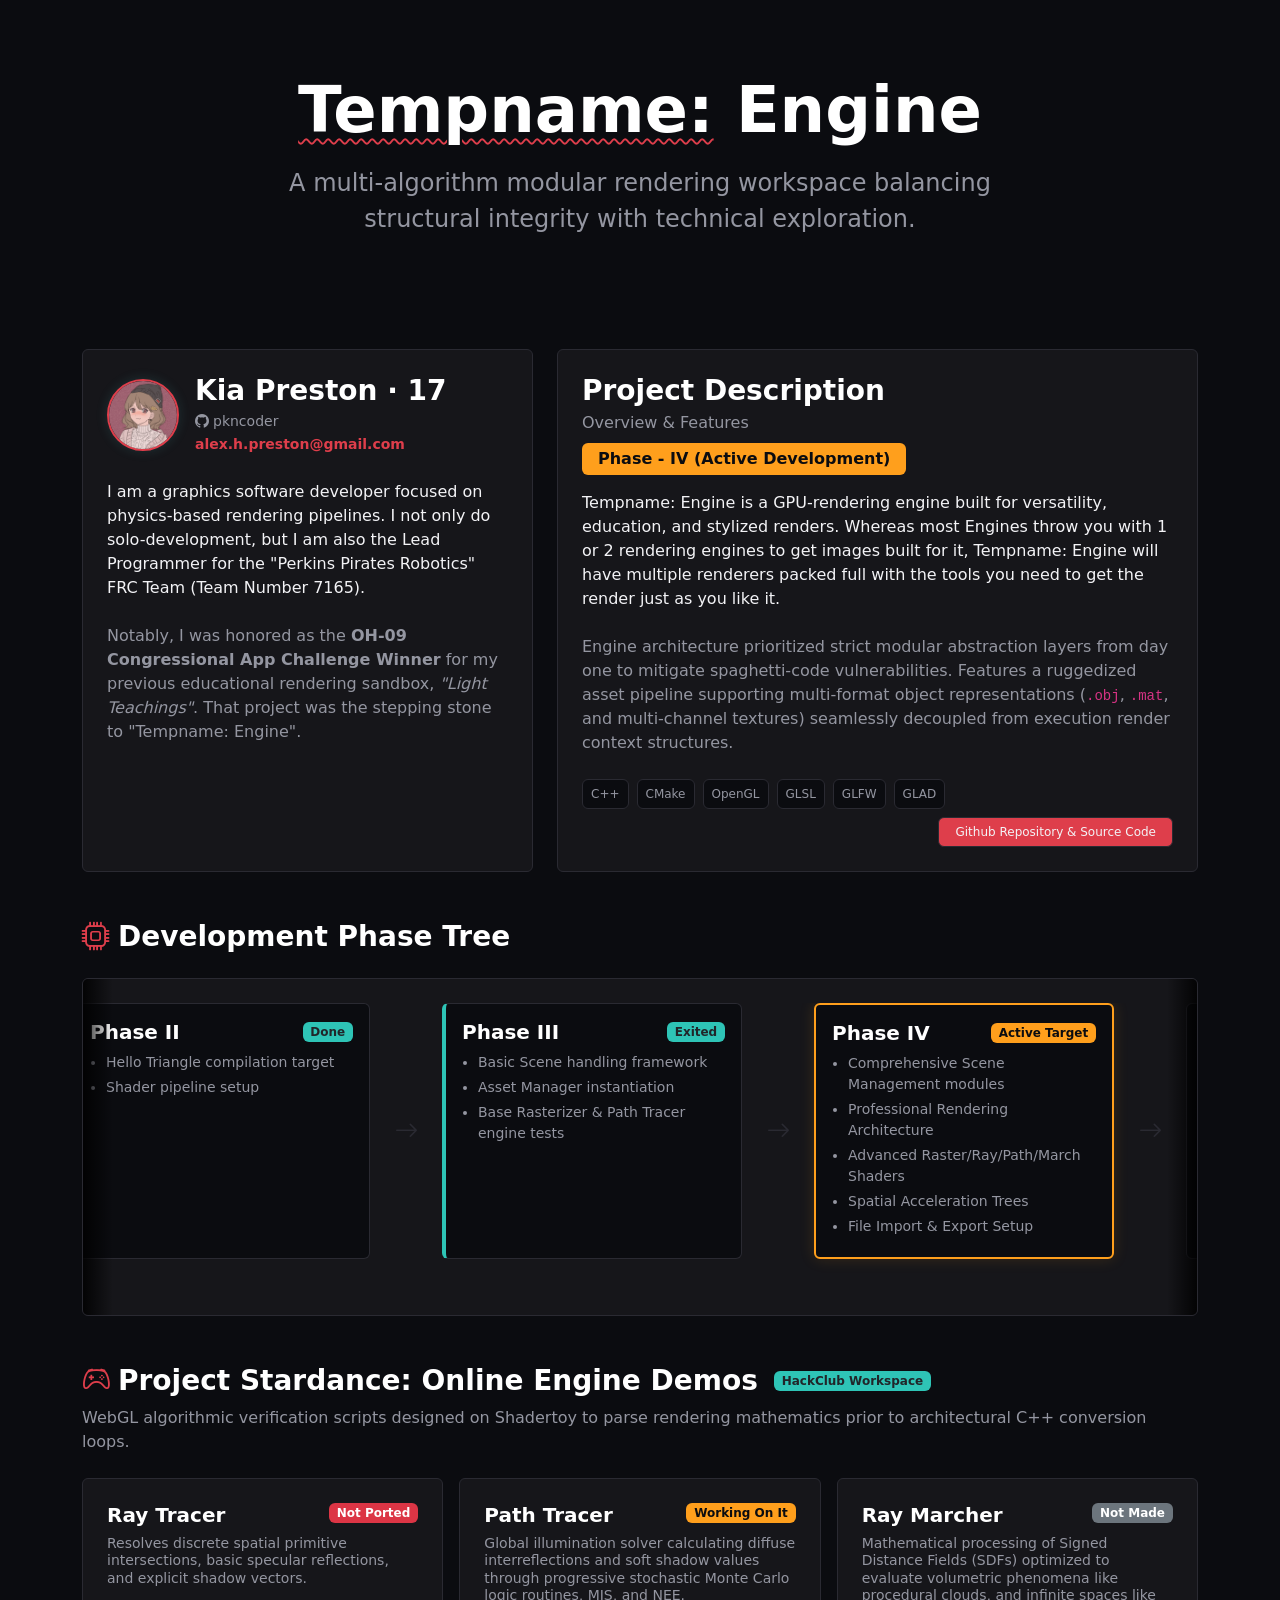
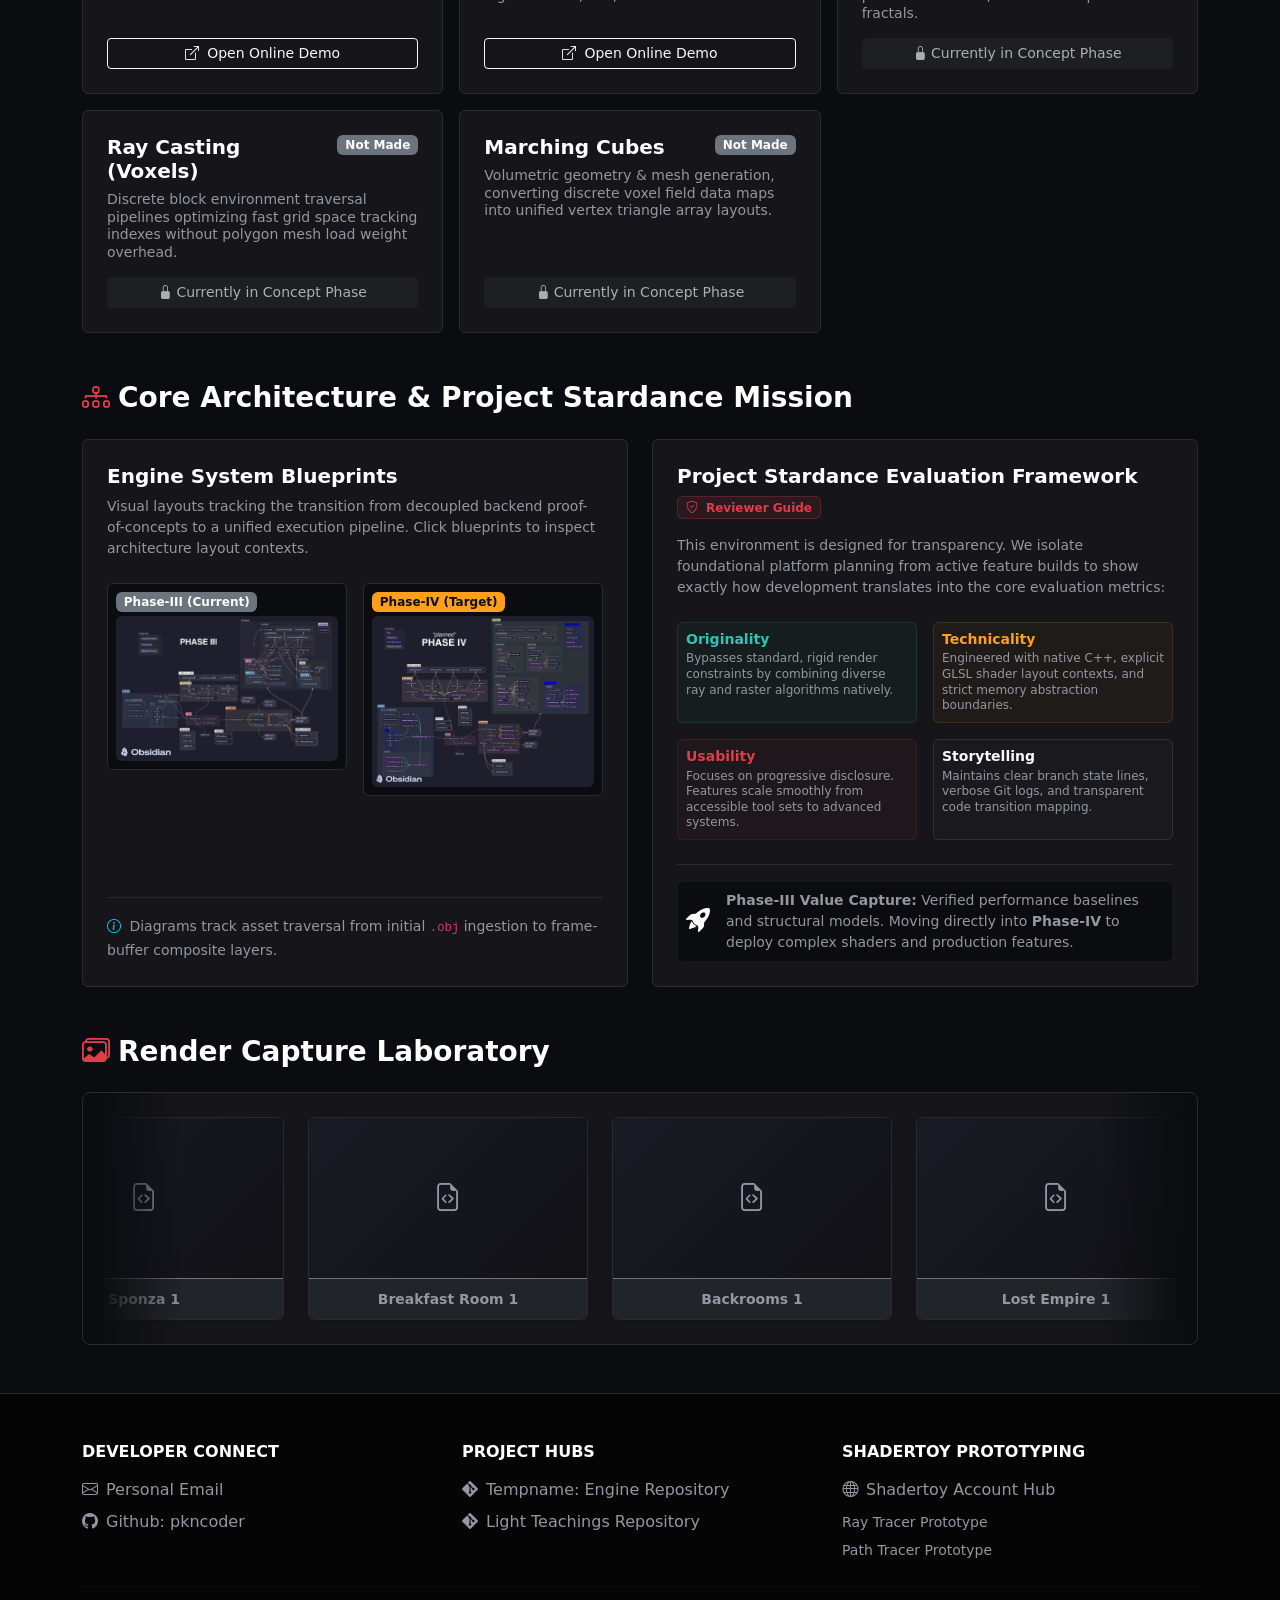
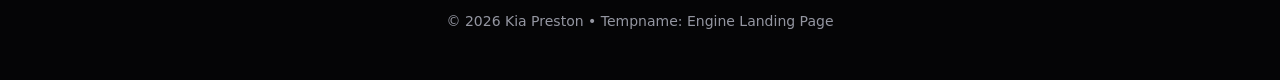
==== landingPage/index.html @ 8e03ccb3 "New landing page programming, need to upload images & do some more tweaks" ====
<!DOCTYPE html>
<html lang="en">
<head>
    <meta charset="UTF-8">
    <meta name="viewport" content="width=device-width, initial-scale=1.0">

    <link href="https://cdn.jsdelivr.net/npm/bootstrap@5.3.2/dist/css/bootstrap.min.css" rel="stylesheet">
    <link rel="stylesheet" href="https://cdn.jsdelivr.net/npm/bootstrap-icons@1.11.1/font/bootstrap-icons.css">

    <script src="https://code.jquery.com/jquery-3.7.1.min.js" integrity="sha256-/JqT3SQfawRcv/BIHPThkBvs0OEvtFFmqPF/lYI/Cxo=" crossorigin="anonymous"></script>
    <link rel="stylesheet" href="./style.css">

    <title>Tempname: Engine</title>
</head>
<body>

    <header class="py-5 text-center container">
        <div class="row py-lg-4">
            <div class="col-lg-8 col-md-10 mx-auto">
                <h1 class="fw-bold display-3 mb-3 text-white">
                    <span class="squiggly-error">Tempname:</span> Engine
                </h1>
                <p class="lead text-secondary-custom fs-4">
                    A multi-algorithm modular rendering workspace balancing structural integrity with technical exploration.
                </p>
            </div>
        </div>
    </header>

    <main class="container my-4">

        <section class="row g-4 mb-5">
            <div class="col-lg-5">
                <div class="card p-4 h-100 justify-content-between">
                    <div>
                        <div class="d-flex align-items-center mb-4">
                            <div class="pfp-container me-3 position-relative">
                                <img src="./assets/pfp.png" alt="Kia Preston Avatar" class="profile-image-frame" onerror="this.onerror=null; this.src='https://api.dicebear.com/7.x/bottts/svg?seed=pkncoder&backgroundColor=1f2833';">
                            </div>
                            <div>
                                <h3 class="mb-1 text-white fw-bold">Kia Preston &middot; 17</h3>
                                <p class="text-secondary-custom mb-0 small">
                                    <a href="https://github.com/pkncoder" class="text-secondary-custom text-decoration-none"><i class="bi bi-github me-1"></i>pkncoder</a>
                                </p>
                                <a href="mailto:alex.h.preston@gmail.com" class="small text-decoration-none fw-semibold brand-red-link">alex.h.preston@gmail.com</a>
                            </div>
                        </div>

                        <p class="text-primary-custom fs-6 lh-base mb-0">
                            I am a graphics software developer focused on physics-based rendering pipelines. I not only do solo-development, but I am also the Lead Programmer for the "Perkins Pirates Robotics" FRC Team (Team Number 7165).
                        </p>
                        <br>
                        <p class="text-secondary-custom fs-6 lh-base mb-0">
                            Notably, I was honored as the <strong>OH-09 Congressional App Challenge Winner</strong> for my previous educational rendering sandbox, <em>"Light Teachings"</em>. That project was the stepping stone to "Tempname: Engine". 
                        </p>
                    </div>
                </div>
            </div>

            <div class="col-lg-7">
                <div class="card p-4 h-100 d-flex flex-column justify-content-between">
                    <div>
                        <div class="d-flex justify-content-between align-items-start flex-wrap gap-2 mb-3">
                            <div>
                                <h3 class="text-white fw-bold mb-1">Project Description</h3>
                                <p class="text-secondary-custom mb-0">Overview & Features</p>
                            </div>
                            <span class="badge fs-6 px-3 py-2 state-active-badge">
                                Phase - IV (Active Development)
                            </span>
                        </div>

                        <p class="text-primary-custom mb-4">
                            Tempname: Engine is a GPU-rendering engine built for versatility, education, and stylized renders. Whereas most Engines throw you with 1 or 2 rendering engines to get images built for it, Tempname: Engine will have multiple renderers packed full with the tools you need to get the render just as you like it.
                        </p>

                        <p class="text-secondary-custom mb-4">
                            Engine architecture prioritized strict modular abstraction layers from day one to mitigate spaghetti-code vulnerabilities. Features a ruggedized asset pipeline supporting multi-format object representations (<code>.obj</code>, <code>.mat</code>, and multi-channel textures) seamlessly decoupled from execution render context structures.
                        </p>
                    </div>

                    <div>
                        <div class="pt-0 d-flex flex-wrap gap-2">
                            <span class="badge tech-pill px-2 py-2">C++</span>
                            <span class="badge tech-pill px-2 py-2">CMake</span>
                            <span class="badge tech-pill px-2 py-2">OpenGL</span>
                            <span class="badge tech-pill px-2 py-2">GLSL</span>
                            <span class="badge tech-pill px-2 py-2">GLFW</span>
                            <span class="badge tech-pill px-2 py-2">GLAD</span>
                            <a href="https://github.com/pkncoder/Engine/tree/Phase-III" style="margin-left: auto;" class="text-decoration-none">
                                <span class="badge repository-badge px-3 py-2">Github Repository & Source Code</span>
                            </a>
                        </div>
                    </div>
                </div>
            </div>
        </section>

        <section class="mb-5">
            <h3 class="text-white fw-bold mb-4"><i class="bi bi-cpu me-2 title-icon-red"></i>Development Phase Tree</h3>
            
            <div class="flowchart-outer-wrapper left-shadow-inactive right-shadow-inactive" id="flowchartWrapper">
                <div class="flowchart-scroller" id="pipelineScroller">
                    <div id="pipelinePlaceholder" class="w-100 text-center py-4 text-secondary-custom">
                        <div class="spinner-border spinner-border-sm me-2" role="status"></div>
                        Parsing Engine Pipeline Data Map...
                    </div>
                </div>
            </div>
        </section>

        <section class="mb-5">
            <div class="d-flex align-items-center mb-2">
                <h3 class="text-white fw-bold mb-0"><i class="bi bi-controller me-2 title-icon-red"></i>Project Stardance: Online Engine Demos</h3>
                <span class="badge text-dark ms-3 state-done-badge">HackClub Workspace</span>
            </div>
            <p class="text-secondary-custom mb-4">
                WebGL algorithmic verification scripts designed on Shadertoy to parse rendering mathematics prior to architectural C++ conversion loops.
            </p>

            <div class="row g-3" id="demosContainer">
                <div id="demosPlaceholder" class="w-100 text-center py-4 text-secondary-custom">
                    <div class="spinner-border spinner-border-sm me-2" role="status"></div>
                    Parsing Laboratory Render Targets...
                </div>
            </div>
        </section>

        <section class="mb-5">
            <h3 class="text-white fw-bold mb-4">
                <i class="bi bi-diagram-3 me-2 title-icon-red"></i>Core Architecture & Project Stardance Mission
            </h3>

            <div class="row g-4">
                <div class="col-xl-6">
                    <div class="card p-4 h-100 justify-content-between">
                        <div>
                            <h5 class="text-white fw-bold mb-2">Engine System Blueprints</h5>
                            <p class="text-secondary-custom small mb-4">
                                Visual layouts tracking the transition from decoupled backend proof-of-concepts to a unified execution pipeline. Click blueprints to inspect architecture layout contexts.
                            </p>

                            <div class="row g-3">
                                <div class="col-sm-6">
                                    <div class="border rounded p-2 bg-main position-relative text-center card-border-custom blueprint-card">
                                        <span class="badge bg-secondary position-absolute top-0 start-0 m-2 small">Phase-III (Current)</span>
                                        <img src="./assets/P_III_Archetecture.png" alt="Phase-III Foundation Architecture Blueprint" class="img-fluid rounded d-block mx-auto mt-4 architecture-lightbox-trigger" style="max-height: 180px; object-fit: contain;"
                                             onerror="this.onerror=null; this.insertAdjacentHTML('afterend', '<div class=\'py-5 text-secondary-custom\'><i class=\'bi bi-vector-pen fs-2 mb-2 d-block\'></i><span class=\'small\'>Phase-III Diagram</span></div>'); this.remove();">
                                    </div>
                                </div>
                                <div class="col-sm-6">
                                    <div class="border rounded p-2 bg-main position-relative text-center card-border-custom blueprint-card">
                                        <span class="badge position-absolute top-0 start-0 m-2 small text-dark state-active-badge">Phase-IV (Target)</span>
                                        <img src="./assets/P_IV_Planned_Archetecture.png" alt="Phase-IV Modular Target System Architecture" class="img-fluid rounded d-block mx-auto mt-4 architecture-lightbox-trigger" style="max-height: 180px; object-fit: contain;"
                                             onerror="this.onerror=null; this.insertAdjacentHTML('afterend', '<div class=\'py-5 text-secondary-custom\'><i class=\'bi bi-bezier2 fs-2 mb-2 d-block\'></i><span class=\'small\'>Phase-IV Layout Schema</span></div>'); this.remove();">
                                    </div>
                                </div>
                            </div>
                        </div>
                        <div class="pt-3 mt-3 border-top card-border-custom">
                            <span class="text-secondary-custom small"><i class="bi bi-info-circle me-1 text-info"></i> Diagrams track asset traversal from initial <code>.obj</code> ingestion to frame-buffer composite layers.</span>
                        </div>
                    </div>
                </div>

                <div class="col-xl-6">
                    <div class="card p-4 h-100 d-flex flex-column justify-content-between">
                        <div>
                            <div class="d-flex justify-content-between align-items-center mb-3 flex-wrap gap-2">
                                <h5 class="text-white fw-bold mb-0">Project Stardance Evaluation Framework</h5>
                                <span class="badge reviewer-guide-badge px-2.5 py-1.5 small">
                                    <i class="bi bi-shield-check me-1"></i> Reviewer Guide
                                </span>
                            </div>
                            <p class="text-secondary-custom small mb-4">
                                This environment is designed for transparency. We isolate foundational platform planning from active feature builds to show exactly how development translates into the core evaluation metrics:
                            </p>

                            <div class="row g-3">
                                <div class="col-6">
                                    <div class="p-2 rounded h-100 metric-box-originality">
                                        <h6 class="fw-bold mb-1 small text-done-custom">Originality</h6>
                                        <p class="text-secondary-custom mb-0 small-text-matrix">
                                            Bypasses standard, rigid render constraints by combining diverse ray and raster algorithms natively.
                                        </p>
                                    </div>
                                </div>
                                <div class="col-6">
                                    <div class="p-2 rounded h-100 metric-box-technicality">
                                        <h6 class="fw-bold mb-1 small text-active-custom">Technicality</h6>
                                        <p class="text-secondary-custom mb-0 small-text-matrix">
                                            Engineered with native C++, explicit GLSL shader layout contexts, and strict memory abstraction boundaries.
                                        </p>
                                    </div>
                                </div>
                                <div class="col-6">
                                    <div class="p-2 rounded h-100 metric-box-usability">
                                        <h6 class="fw-bold mb-1 small text-brand-red">Usability</h6>
                                        <p class="text-secondary-custom mb-0 small-text-matrix">
                                            Focuses on progressive disclosure. Features scale smoothly from accessible tool sets to advanced systems.
                                        </p>
                                    </div>
                                </div>
                                <div class="col-6">
                                    <div class="p-2 rounded h-100 metric-box-storytelling">
                                        <h6 class="fw-bold mb-1 small text-light">Storytelling</h6>
                                        <p class="text-secondary-custom mb-0 small-text-matrix">
                                            Maintains clear branch state lines, verbose Git logs, and transparent code transition mapping.
                                        </p>
                                    </div>
                                </div>
                            </div>
                        </div>

                        <div class="mt-4 pt-3 border-top card-border-custom">
                            <div class="bg-main p-2 rounded border border-secondary border-opacity-10 d-flex align-items-center">
                                <i class="bi bi-rocket-takeoff-fill fs-4 me-3 text-white"></i>
                                <p class="mb-0 small text-secondary-custom">
                                    <strong>Phase-III Value Capture:</strong> Verified performance baselines and structural models. Moving directly into <strong>Phase-IV</strong> to deploy complex shaders and production features.
                                </p>
                            </div>
                        </div>
                    </div>
                </div>
            </div>
        </section>

        <section class="mb-4">
            <h3 class="text-white fw-bold mb-4"><i class="bi bi-images me-2 title-icon-red"></i>Render Capture Laboratory</h3>
            <div class="gallery-shadow-wrapper position-relative">
                <div class="gallery-viewport position-relative" id="galleryViewport">
                    <div class="gallery-track" id="galleryTrack">
                        <div id="galleryPlaceholder" class="w-100 text-center py-4 text-secondary-custom">
                            <div class="spinner-border spinner-border-sm me-2" role="status"></div>
                            Streaming Framerate Metrics...
                        </div>
                    </div>
                </div>
            </div>
        </section>

    </main>

    <div class="modal fade" id="lightboxModal" tabindex="-1" aria-hidden="true">
        <div class="modal-dialog modal-dialog-centered modal-xl">
            <div class="modal-content style-modal-bg modal-border-custom">
                <div class="modal-header border-0 pb-0">
                    <h5 class="modal-title text-white fw-bold" id="lightboxTitle">Workspace Render</h5>
                    <button type="button" class="btn-close btn-close-white" data-bs-dismiss="modal" aria-label="Close"></button>
                </div>
                <div class="modal-body text-center p-4">
                    <img src="" id="lightboxImage" class="img-fluid rounded shadow" alt="Expanded Render View">
                </div>
            </div>
        </div>
    </div>

    <footer class="py-5 mt-5">
        <div class="container">
            <div class="row text-center text-md-start g-4">
                <div class="col-md-4">
                    <h6 class="text-white text-uppercase tracking-wider fw-bold mb-3">Developer Connect</h6>
                    <ul class="list-unstyled mb-0 footer-link-list">
                        <li class="mb-2"><a href="mailto:alex.h.preston@gmail.com"><i class="bi bi-envelope me-2"></i>Personal Email</a></li>
                        <li><a href="https://github.com/pkncoder" target="_blank"><i class="bi bi-github me-2"></i>Github: pkncoder</a></li>
                    </ul>
                </div>
                <div class="col-md-4">
                    <h6 class="text-white text-uppercase tracking-wider fw-bold mb-3">Project Hubs</h6>
                    <ul class="list-unstyled mb-0 footer-link-list">
                        <li class="mb-2"><a href="https://github.com/pkncoder/Engine/tree/Phase-III" target="_blank"><i class="bi bi-git me-2"></i>Tempname: Engine Repository</a></li>
                        <li><a href="https://github.com/pkncoder/Light-Teachings" target="_blank"><i class="bi bi-git me-2"></i>Light Teachings Repository</a></li>
                    </ul>
                </div>
                <div class="col-md-4">
                    <h6 class="text-white text-uppercase tracking-wider fw-bold mb-3">Shadertoy Prototyping</h6>
                    <ul class="list-unstyled mb-0 footer-link-list">
                        <li class="mb-2"><a href="https://www.shadertoy.com/user/pkncoder" target="_blank"><i class="bi bi-globe me-2"></i>Shadertoy Account Hub</a></li>
                        <li class="mb-1"><a href="https://www.shadertoy.com/view/tXyXRc" target="_blank" class="small text-secondary-custom">Ray Tracer Prototype</a></li>
                        <li><a href="https://www.shadertoy.com/view/7fBSzR" target="_blank" class="small text-secondary-custom">Path Tracer Prototype</a></li>
                    </ul>
                </div>
            </div>
            <hr class="my-4" style="border-color: var(--border-color) !important;">
            <div class="text-center text-secondary-custom small">
                &copy; 2026 Kia Preston &bull; Tempname: Engine Landing Page
            </div>
        </div>
    </footer>

    <script src="https://cdn.jsdelivr.net/npm/bootstrap@5.3.2/dist/js/bootstrap.bundle.min.js"></script>
    <script src="script.js"></script>
</body>
</html>
---- landingPage/style.css ----
/* Global CSS Design Variables Workspace */
:root {
    /* Layout Framework Foundations */
    --bg-main: #0b0c10;
    --bg-card: #16161a;
    --bg-card-hover: #1e1e24;
    --border-color: #2a2a32;
    
    /* Branding Assets & Accents */
    --brand-red: #de3e4b;
    --brand-red-hover: #ff5261;
    
    /* Core Typography Matrix */
    --text-primary-custom: #f3f3f6;
    --text-secondary-custom: #9496a1;
    
    /* Flowchart/Demo Phase Operational States */
    --state-done: #2ec4b6;
    --state-active: #ff9f1c;
    --state-planned: #6c757d;
    --state-not-ported: #e71d36;
    
    /* New Explicit Customization Variable Extensions */
    --pfp-border-color: #de3e4b;
    --pfp-shadow-color: rgba(69, 162, 158, 0.2);
    --tech-pill-bg: rgba(69, 162, 158, 0.1);
    --tech-pill-text: #66fcf1;
    --modal-overlay-bg: #151a22;
    --scroll-shadow-color: rgba(0, 0, 0, 0.85);
    --gallery-edge-fade: #0b0c10;
}

.text-primary-custom { color: var(--text-primary-custom); }
.text-secondary-custom { color: var(--text-secondary-custom); }

.text-brand-red { color: var(--brand-red) !important; }
.brand-red-link { color: var(--brand-red) !important; }
.brand-red-link:hover { color: var(--brand-red-hover) !important; }

.title-icon-red { color: var(--brand-red); }

.card-border-custom { border-color: var(--border-color) !important; }
.modal-border-custom { border: 1px solid var(--border-color) !important; }

.text-done-custom { color: var(--state-done) !important; }
.text-active-custom { color: var(--state-active) !important; }

.metric-box-originality { background-color: rgba(46, 196, 182, 0.04); border: 1px solid rgba(46, 196, 182, 0.15); }
.metric-box-technicality { background-color: rgba(255, 159, 28, 0.04); border: 1px solid rgba(255, 159, 28, 0.15); }
.metric-box-usability { background-color: rgba(222, 62, 75, 0.04); border: 1px solid rgba(222, 62, 75, 0.15); }
.metric-box-storytelling { background-color: rgba(255, 255, 255, 0.02); border: 1px solid rgba(255, 255, 255, 0.1); }
.style-modal-bg { background-color: var(--modal-overlay-bg) !important; }
.bg-main { background-color: var(--bg-main) !important; }
.footer-link-list a { color: var(--text-secondary-custom); text-decoration: none; }
.footer-link-list a:hover { color: var(--text-primary); text-decoration: underline; }

.state-active-badge { background-color: var(--state-active) !important; color: var(--bg-main) !important; }
.state-done-badge { background-color: var(--state-done) !important; }

/* Globals */

body {
    background-color: var(--bg-main) !important;
    color: var(--text-secondary-custom) !important;
}
.bg-main {
    background-color: var(--bg-main) !important;
}

.card {
    background-color: var(--bg-card);
    border: 1px solid var(--border-color);
    color: var(--text-primary);
}

/* Header */

.squiggly-error {
    text-decoration: underline;
    text-decoration-style: wavy;
    text-decoration-color: var(--brand-red);
    text-underline-offset: 6px;
    text-decoration-thickness: 2px;
}

/* Bio Box */

.pfp-container {
    width: 72px;
    height: 72px;
    flex: 0 0 auto;
}

.profile-image-frame {
    width: 100%;
    height: 100%;
    object-fit: cover;
    border-radius: 50%;
    border: 2px solid var(--pfp-border-color);
    box-shadow: 0 0 12px var(--pfp-shadow-color);
}

/* Project Description Box */

.tech-pill {
    background-color: var(--bg-main);
    border: 1px solid var(--border-color);
    color: var(--text-primary);
    font-weight: 500;
}

.repository-badge {
    background-color: var(--brand-red) !important;
    border: 1px solid var(--border-color) !important;
    font-weight: 500;
    color: var(--text-primary-custom) !important;
}
.repository-badge:hover { opacity: 0.9; }

/* Development Phase Tree */

.flowchart-outer-wrapper {
    position: relative;
    overflow: hidden;
    border-radius: var(--bs-border-radius);
    background-color: var(--bg-card);
    border: 1px solid var(--border-color);
    padding: 1.5rem 0;
}

.flowchart-outer-wrapper::before,
.flowchart-outer-wrapper::after {
    content: '';
    position: absolute;
    top: 0;
    bottom: 0;
    width: 30px;
    z-index: 5;
    pointer-events: none;
    transition: opacity 0.3s ease;
    opacity: 0;
}
.flowchart-outer-wrapper::before {
    left: 0;
    background: linear-gradient(to right, var(--scroll-shadow-color), transparent);
}
.flowchart-outer-wrapper::after {
    right: 0;
    background: linear-gradient(to left, var(--scroll-shadow-color), transparent);
}

.flowchart-outer-wrapper.left-shadow-active::before { opacity: 1; }
.flowchart-outer-wrapper.right-shadow-active::after { opacity: 1; }

.flowchart-outer-wrapper::before,
.flowchart-outer-wrapper::after {
    content: '';
    position: absolute;
    top: 0;
    bottom: 0;
    width: 30px;
    z-index: 5;
    pointer-events: none;
    transition: opacity 0.3s ease;
    opacity: 0;
}
.flowchart-outer-wrapper::before {
    left: 0;
    background: linear-gradient(to right, var(--scroll-shadow-color), transparent);
}
.flowchart-outer-wrapper::after {
    right: 0;
    background: linear-gradient(to left, var(--scroll-shadow-color), transparent);
}

.flowchart-outer-wrapper.left-shadow-active::before { opacity: 1; }
.flowchart-outer-wrapper.right-shadow-active::after { opacity: 1; }

.flowchart-card {
    min-width: 300px;
    max-width: 300px;
    flex: 0 0 auto;
    background-color: var(--bg-main);
    border: 1px solid var(--border-color);
    border-radius: 0.375rem;
}

.flowchart-card.active {
    border: 2px solid var(--state-active);
    box-shadow: 0 0 15px rgba(255, 159, 28, 0.15);
}

.flowchart-card.done {
    border-left: 4px solid var(--state-done);
}

.flowchart-scroller {
    display: flex;
    align-items: stretch;
    overflow-x: auto;
    gap: 1rem;
    padding: 1.5rem;
    padding-top: 0;
    scroll-behavior: smooth;
}

/* Custom scrollbar configurations for sleek dark engine aesthetics */
.flowchart-scroller::-webkit-scrollbar {
    height: 8px;
}
.flowchart-scroller::-webkit-scrollbar-track {
    background: var(--bg-main);
    border-radius: 4px;
}
.flowchart-scroller::-webkit-scrollbar-thumb {
    background: var(--border-color);
    border-radius: 4px;
}
.flowchart-scroller::-webkit-scrollbar-thumb:hover {
    background: var(--text-secondary);
}

.flowchart-arrow {
    display: flex;
    align-items: center;
    justify-content: center;
    color: var(--border-color);
    flex: 0 0 auto;
    font-size: 1.5rem;
}

/* Project Demos */

/* Architecture Blueprint Box */

.blueprint-card img {
    cursor: pointer;
    transition: transform 0.25s ease, filter 0.25s ease;
}
.blueprint-card img:hover {
    transform: scale(1.02);
    filter: brightness(1.15);
}

/* Evaluation Box */

.reviewer-guide-badge {
    background-color: rgba(222, 62, 75, 0.1);
    color: var(--brand-red) !important;
    border: 1px solid rgba(222, 62, 75, 0.25);
}

.small-text-matrix {
    font-size: 0.75rem !important;
    line-height: 1.3 !important;
}

/* Image Gallery */

.gallery-shadow-wrapper {
    width: 100%;
    height: 100%;
    padding: 0;
    margin: 0;
    background-color: var(--bg-card);
    border: 1px solid var(--border-color);
    border-radius: 0.5rem;
}

.gallery-shadow-wrapper::before,
.gallery-shadow-wrapper::after {
    content: '';
    position: absolute;
    top: 0;
    bottom: 0;
    width: 100px;
    pointer-events: none;
    z-index: 10;
    border-radius: 0.5rem;
}

.gallery-shadow-wrapper::before {
    left: 0;
    background: linear-gradient(to right, var(--gallery-edge-fade) 15%, transparent);
}
.gallery-shadow-wrapper::after {
    right: 0;
    background: linear-gradient(to left, var(--gallery-edge-fade) 15%, transparent);
}

.gallery-viewport {
    overflow: hidden;
    width: 100%;
    padding: 1.5rem 0;
}

.gallery-track {
    display: flex;
    gap: 1.5rem;
    width: max-content;
    position: relative;
}

.gallery-item {
    width: 280px;
    flex: 0 0 auto;
    transition: transform 0.2s, border-color 0.2s;
    background-color: var(--bg-main);
    border: 1px solid var(--border-color);
    cursor: pointer;
}

.gallery-item img {
    transition: filter 0.2s ease-in-out;
}

.gallery-item:hover img {
    filter: brightness(1.1);
}
.gallery-item:hover {
    transform: scale(1.02);
    border-color: var(--text-secondary);
}

.gallery-img-placeholder {
    height: 160px;
    display: flex;
    align-items: center;
    justify-content: center;
    background: linear-gradient(135deg, #1a1a24 0%, #111116 100%);
    color: var(--text-secondary);
}

/* Bootstrap 5 Lightbox */

.style-modal-bg {
    background-color: #0f0f12;
}

/* Modal configuration limits to prevent graphic clipping layout distortion */
#lightboxImage {
    max-height: 75vh;
    object-fit: contain;
    border: 1px solid var(--border-color);
}

/* Footer */

footer {
    background-color: #050506;
    border-top: 1px solid var(--border-color);
}
footer a {
    text-decoration: none;
    color: var(--text-secondary);
}
footer a:hover {
    color: var(--text-primary);
    text-decoration: underline;
}
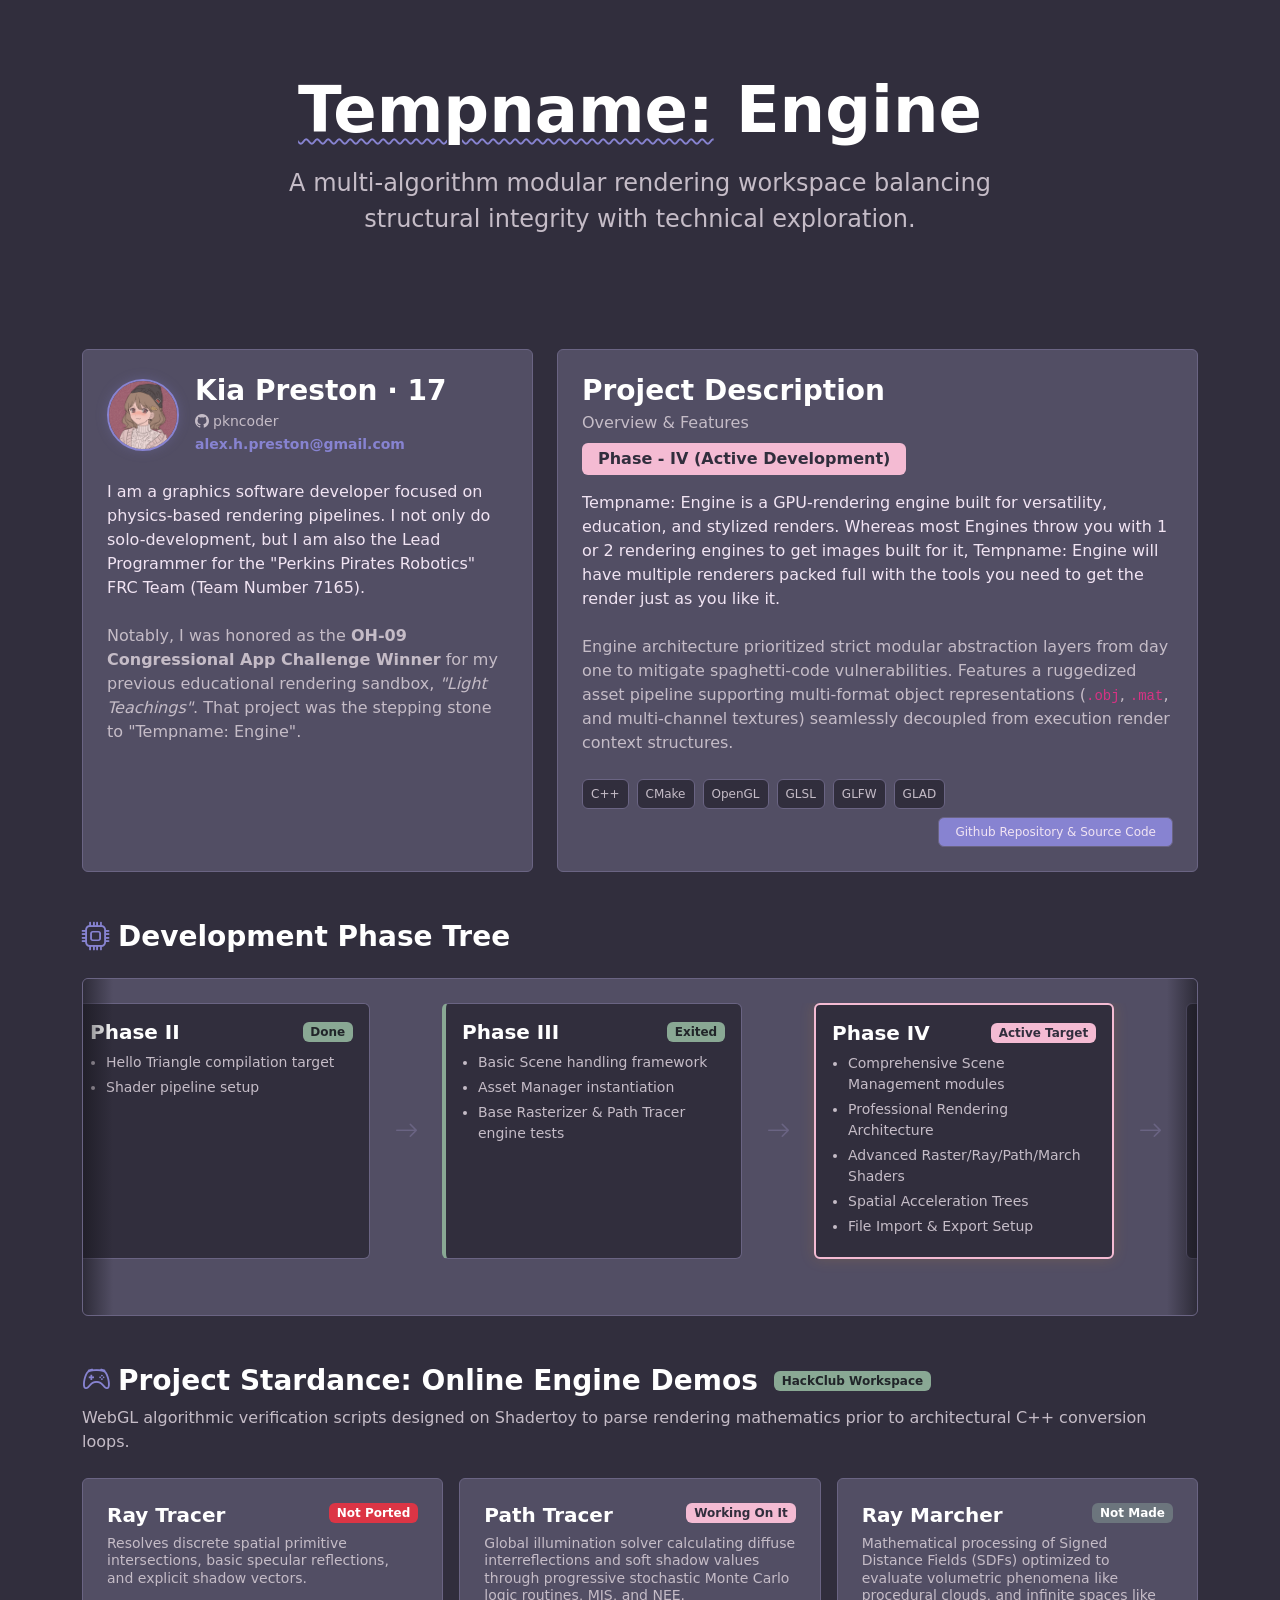
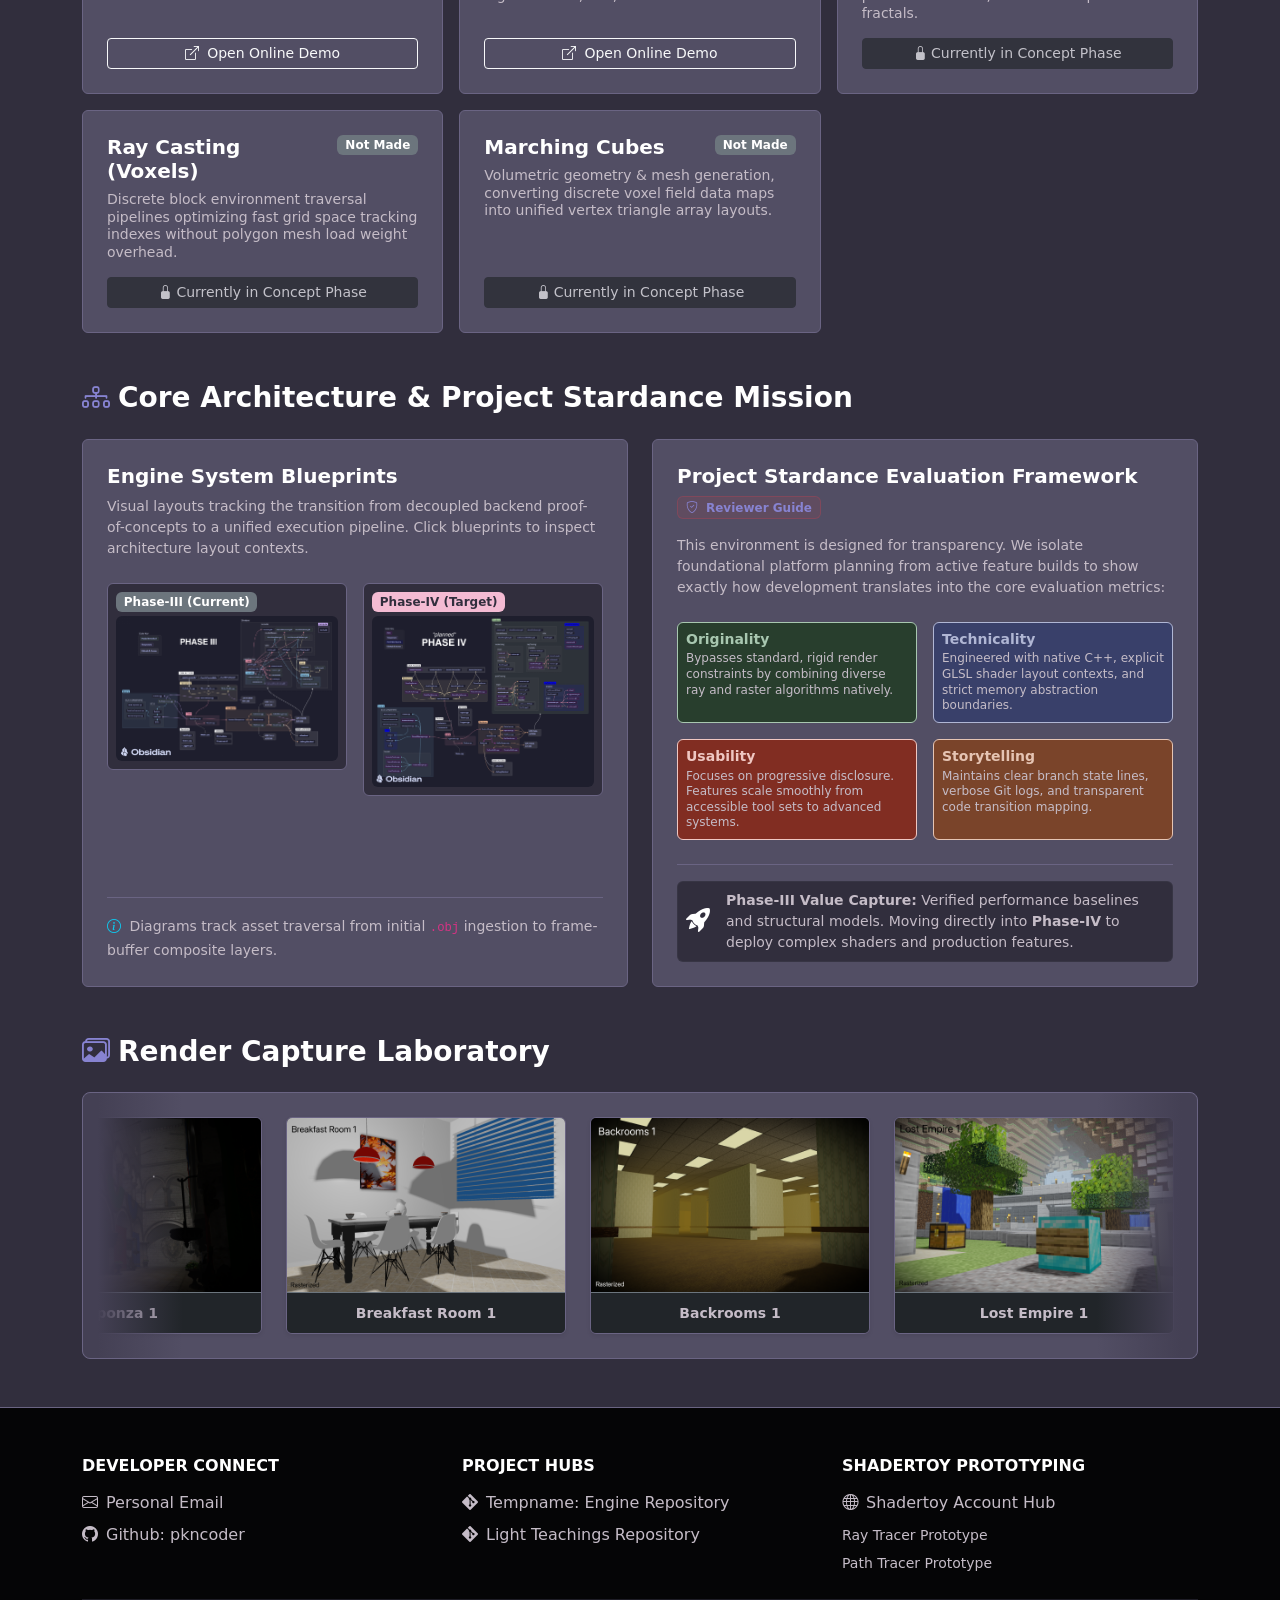
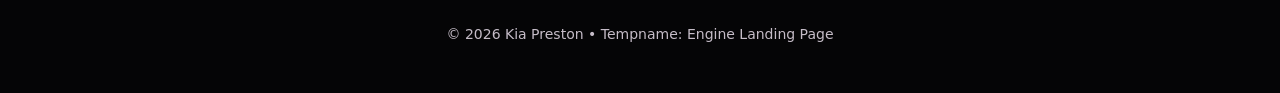
==== commit b927c78f: "Updates to the color pallete" ====
--- a/landingPage/index.html
+++ b/landingPage/index.html
@@ -178,32 +178,32 @@
 
                             <div class="row g-3">
                                 <div class="col-6">
-                                    <div class="p-2 rounded h-100 metric-box-originality">
-                                        <h6 class="fw-bold mb-1 small text-done-custom">Originality</h6>
+                                    <div class="p-2 rounded h-100 matrix-box-originality">
+                                        <h6 class="fw-bold mb-1 small matrix-originality-color">Originality</h6>
                                         <p class="text-secondary-custom mb-0 small-text-matrix">
                                             Bypasses standard, rigid render constraints by combining diverse ray and raster algorithms natively.
                                         </p>
                                     </div>
                                 </div>
                                 <div class="col-6">
-                                    <div class="p-2 rounded h-100 metric-box-technicality">
-                                        <h6 class="fw-bold mb-1 small text-active-custom">Technicality</h6>
+                                    <div class="p-2 rounded h-100 matrix-box-technicality">
+                                        <h6 class="fw-bold mb-1 small matrix-technicality-color">Technicality</h6>
                                         <p class="text-secondary-custom mb-0 small-text-matrix">
                                             Engineered with native C++, explicit GLSL shader layout contexts, and strict memory abstraction boundaries.
                                         </p>
                                     </div>
                                 </div>
                                 <div class="col-6">
-                                    <div class="p-2 rounded h-100 metric-box-usability">
-                                        <h6 class="fw-bold mb-1 small text-brand-red">Usability</h6>
+                                    <div class="p-2 rounded h-100 matrix-box-usibility">
+                                        <h6 class="fw-bold mb-1 small matrix-usability-color">Usability</h6>
                                         <p class="text-secondary-custom mb-0 small-text-matrix">
                                             Focuses on progressive disclosure. Features scale smoothly from accessible tool sets to advanced systems.
                                         </p>
                                     </div>
                                 </div>
                                 <div class="col-6">
-                                    <div class="p-2 rounded h-100 metric-box-storytelling">
-                                        <h6 class="fw-bold mb-1 small text-light">Storytelling</h6>
+                                    <div class="p-2 rounded h-100 matrix-box-storytelling">
+                                        <h6 class="fw-bold mb-1 small matrix-storytelling-color">Storytelling</h6>
                                         <p class="text-secondary-custom mb-0 small-text-matrix">
                                             Maintains clear branch state lines, verbose Git logs, and transparent code transition mapping.
                                         </p>
--- a/landingPage/style.css
+++ b/landingPage/style.css
@@ -1,56 +1,81 @@
 /* Global CSS Design Variables Workspace */
 :root {
     /* Layout Framework Foundations */
-    --bg-main: #0b0c10;
-    --bg-card: #16161a;
-    --bg-card-hover: #1e1e24;
-    --border-color: #2a2a32;
+    --bg-main: #312E3D;                /* Your Main Background */
+    --bg-card: #524e64;                /* Elevated variation for visual hierarchy */
+    --bg-card-hover: #5f5a74;          /* Distinct hover separation */
+    --border-color: #6a6483;           /* Balanced structural border lines */
     
     /* Branding Assets & Accents */
-    --brand-red: #de3e4b;
-    --brand-red-hover: #ff5261;
+    --brand-red: #8783D1;              /* Your Secondary 2 (Periwinkle Accent Focus) */
+    --brand-red-hover: #a3a0df;        /* Brightened interactive focus state */
     
     /* Core Typography Matrix */
-    --text-primary-custom: #f3f3f6;
-    --text-secondary-custom: #9496a1;
+    --text-primary-custom: #F1E4F3;    /* Your Primary Color (Highly readable off-white) */
+    --text-secondary-custom: #c5bcc7;  /* High-contrast muted mauve-gray for paragraphs */
     
-    /* Flowchart/Demo Phase Operational States */
-    --state-done: #2ec4b6;
-    --state-active: #ff9f1c;
-    --state-planned: #6c757d;
-    --state-not-ported: #e71d36;
+    /* Flowchart/Demo Phase Operational States (Color Theory Additions) */
+    --state-done: #89A894;              /* Your Main Accent (Sage green for completion success) */
+    --state-active: #F4BBD3;            /* Your Secondary 1 (Pastel pink for active/in-progress focus) */
+    --state-planned: #75718a;           /* Harmonic muted slate-mauve for upcoming milestones */
+    --state-not-ported: #cf6b84;        /* Softened crimson/coral for warning states */
     
-    /* New Explicit Customization Variable Extensions */
-    --pfp-border-color: #de3e4b;
-    --pfp-shadow-color: rgba(69, 162, 158, 0.2);
-    --tech-pill-bg: rgba(69, 162, 158, 0.1);
-    --tech-pill-text: #66fcf1;
-    --modal-overlay-bg: #151a22;
-    --scroll-shadow-color: rgba(0, 0, 0, 0.85);
-    --gallery-edge-fade: #0b0c10;
-}
-
+    /* Explicit Customization Variable Extensions */
+    --pfp-border-color: #8783D1;       /* Cohesive link with branding accents */
+    --pfp-shadow-color: rgba(135, 131, 209, 0.25);
+
+    --tech-pill-bg: rgba(137, 168, 148, 0.12); /* Semi-transparent sage tint */
+    --tech-pill-text: #b2cbb9;          /* Readable contrast variation of sage green */
+
+    --modal-overlay-bg: #2c2937;        /* Ultra-deep backdrop layer for focus control */
+    --scroll-shadow-color: rgba(22, 21, 28, 0.6);
+
+    --gallery-edge-fade: #444054;       /* Must match --bg-main for a perfect seamless blend */
+
+    /* Matrix Box */
+    --matrix-originality-bg: #283E2D;
+    --matrix-technicality-bg: #39406A;
+    --matrix-usability-bg: #812D22;
+    --matrix-storytelling-bg: #7A442A;
+
+    --matrix-originality-border: #A8C7B0;
+    --matrix-technicality-border: #B0B6D4;
+    --matrix-usability-border: #EFC7C2;
+    --matrix-storytelling-border: #E5C4B3;
+}
+
+/* Globals */
+.bg-main { background-color: var(--bg-main) !important; }
 .text-primary-custom { color: var(--text-primary-custom); }
 .text-secondary-custom { color: var(--text-secondary-custom); }
 
+/* TODO: temp */
 .text-brand-red { color: var(--brand-red) !important; }
 .brand-red-link { color: var(--brand-red) !important; }
 .brand-red-link:hover { color: var(--brand-red-hover) !important; }
-
 .title-icon-red { color: var(--brand-red); }
 
+/* TODO: temp */
 .card-border-custom { border-color: var(--border-color) !important; }
 .modal-border-custom { border: 1px solid var(--border-color) !important; }
 
 .text-done-custom { color: var(--state-done) !important; }
 .text-active-custom { color: var(--state-active) !important; }
-
-.metric-box-originality { background-color: rgba(46, 196, 182, 0.04); border: 1px solid rgba(46, 196, 182, 0.15); }
-.metric-box-technicality { background-color: rgba(255, 159, 28, 0.04); border: 1px solid rgba(255, 159, 28, 0.15); }
-.metric-box-usability { background-color: rgba(222, 62, 75, 0.04); border: 1px solid rgba(222, 62, 75, 0.15); }
-.metric-box-storytelling { background-color: rgba(255, 255, 255, 0.02); border: 1px solid rgba(255, 255, 255, 0.1); }
+.text-planned { color: var(--state-planned) !important; }
+.text-not-ported { color: var(--state-not-ported) !important; }
+
+/* Matrix Box */
+.matrix-box-originality { background-color: var(--matrix-originality-bg); border: 1px solid var(--matrix-originality-border); }
+.matrix-box-technicality { background-color: var(--matrix-technicality-bg); border: 1px solid var(--matrix-technicality-border); }
+.matrix-box-usibility { background-color: var(--matrix-usability-bg); border: 1px solid var(--matrix-usability-border); }
+.matrix-box-storytelling { background-color: var(--matrix-storytelling-bg); border: 1px solid var(--matrix-storytelling-border); }
+
+.matrix-originality-color { color: var(--matrix-originality-border); }
+.matrix-technicality-color { color: var(--matrix-technicality-border); }
+.matrix-usability-color { color: var(--matrix-usability-border); }
+.matrix-storytelling-color { color: var(--matrix-storytelling-border); }
+
 .style-modal-bg { background-color: var(--modal-overlay-bg) !important; }
-.bg-main { background-color: var(--bg-main) !important; }
 .footer-link-list a { color: var(--text-secondary-custom); text-decoration: none; }
 .footer-link-list a:hover { color: var(--text-primary); text-decoration: underline; }
 
